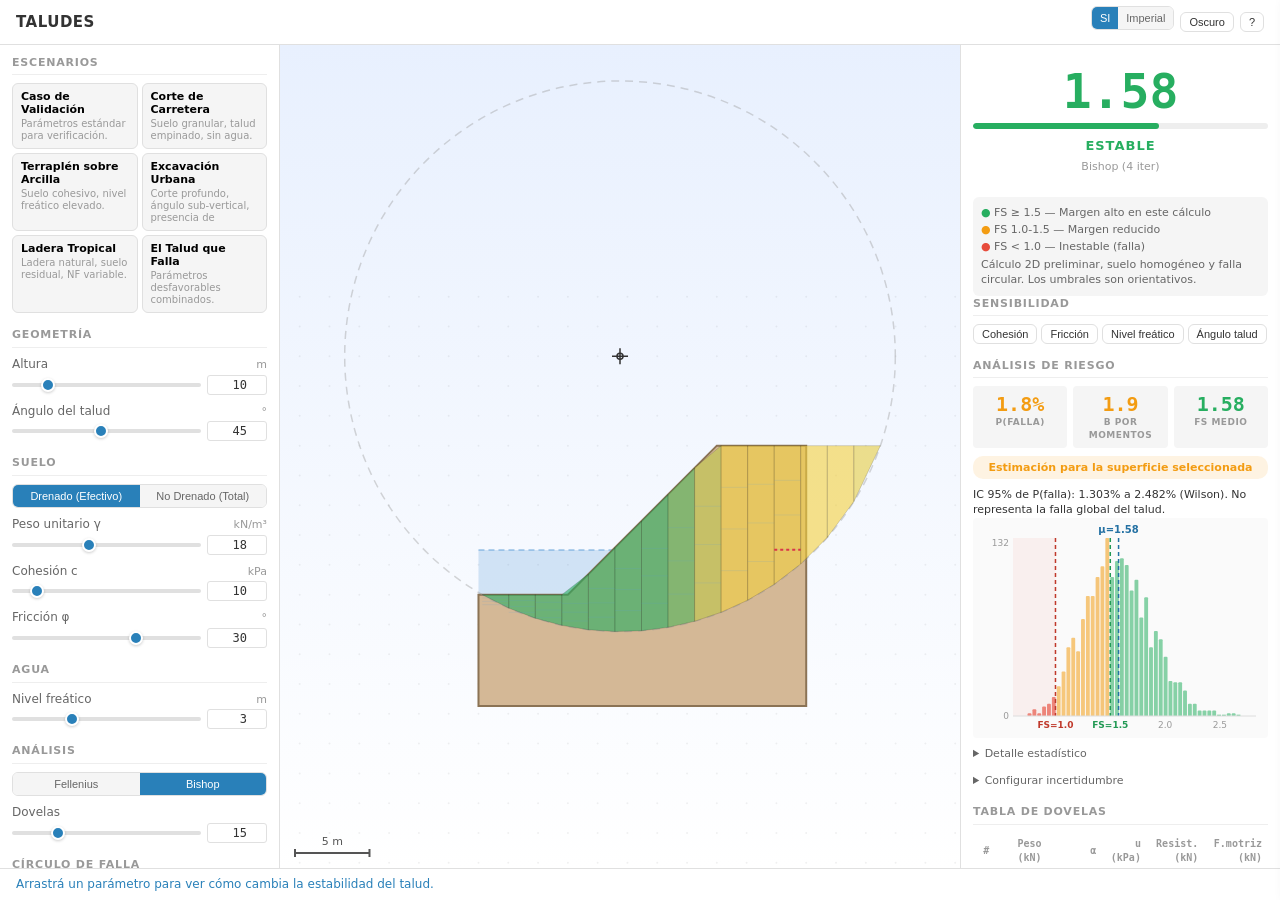
==== index.html @ 03601f6b "Publish slope stability application" ====
<!DOCTYPE html>
<html lang="es">
<head>
  <meta charset="UTF-8">
  <meta name="viewport" content="width=device-width, initial-scale=1.0">
  <title>TALUDES — Análisis de Estabilidad</title>
  <link rel="stylesheet" href="styles.css">
</head>
<body>
  <div class="app-layout">

    <!-- HEADER -->
    <header class="app-header">
      <h1>TALUDES</h1>
      <div class="header-actions">
        <div class="toggle-group">
          <button class="unit-btn active" data-units="si">SI</button>
          <button class="unit-btn" data-units="imperial">Imperial</button>
        </div>
        <button class="btn btn-sm" id="btn-dark-mode">Oscuro</button>
        <button class="btn btn-sm" id="btn-help">?</button>
      </div>
    </header>

    <!-- MAIN -->
    <main class="app-main">

      <!-- LEFT PANEL: Parameters -->
      <div class="panel panel-left" id="panel-params">

        <!-- Scenarios -->
        <div class="panel-section">
          <h3>Escenarios</h3>
          <div id="scenarios-list"></div>
        </div>

        <!-- Geometry -->
        <div class="panel-section">
          <h3>Geometría</h3>

          <div class="param-row" id="param-height">
            <div class="param-label">
              <span>Altura</span>
              <span class="param-unit" data-unit="m">m</span>
            </div>
            <div class="param-controls">
              <input type="range" value="10" step="0.5">
              <input type="number" value="10">
            </div>
          </div>

          <div class="param-row" id="param-slopeAngle">
            <div class="param-label">
              <span>Ángulo del talud</span>
              <span class="param-unit" data-unit="°">°</span>
            </div>
            <div class="param-controls">
              <input type="range" value="45" step="1">
              <input type="number" value="45">
            </div>
          </div>
        </div>

        <!-- Soil -->
        <div class="panel-section">
          <h3>Suelo</h3>

          <div class="toggle-group">
            <button class="drained-btn active" data-mode="drained">Drenado (Efectivo)</button>
            <button class="drained-btn" data-mode="undrained">No Drenado (Total)</button>
          </div>

          <div class="param-row" id="param-gamma">
            <div class="param-label">
              <span>Peso unitario γ</span>
              <span class="param-unit" data-unit="kN/m³">kN/m³</span>
            </div>
            <div class="param-controls">
              <input type="range" value="18" step="0.1">
              <input type="number" value="18">
            </div>
          </div>

          <div class="param-row" id="param-cohesion">
            <div class="param-label">
              <span id="label-cohesion">Cohesión c</span>
              <span class="param-unit" data-unit="kPa">kPa</span>
            </div>
            <div class="param-controls">
              <input type="range" value="10" step="0.5">
              <input type="number" value="10">
            </div>
          </div>

          <div class="param-row" id="param-friction">
            <div class="param-label">
              <span>Fricción φ</span>
              <span class="param-unit" data-unit="°">°</span>
            </div>
            <div class="param-controls">
              <input type="range" value="30" step="0.5">
              <input type="number" value="30">
            </div>
          </div>
        </div>

        <!-- Water -->
        <div class="panel-section">
          <h3>Agua</h3>

          <div class="param-row" id="param-waterTable">
            <div class="param-label">
              <span>Nivel freático</span>
              <span class="param-unit" data-unit="m">m</span>
            </div>
            <div class="param-controls">
              <input type="range" value="3" step="0.1">
              <input type="number" value="3">
            </div>
          </div>
        </div>

        <!-- Analysis -->
        <div class="panel-section">
          <h3>Análisis</h3>

          <div class="toggle-group">
            <button class="method-btn" data-method="fellenius">Fellenius</button>
            <button class="method-btn active" data-method="bishop">Bishop</button>
          </div>

          <div class="param-row" id="param-numSlices">
            <div class="param-label">
              <span>Dovelas</span>
              <span class="param-unit"></span>
            </div>
            <div class="param-controls">
              <input type="range" value="15" step="1">
              <input type="number" value="15">
            </div>
          </div>
        </div>

        <!-- Circle -->
        <div class="panel-section">
          <h3>Círculo de Falla</h3>

          <div class="param-row" id="param-circleX">
            <div class="param-label">
              <span>Centro X</span>
              <span class="param-unit" data-unit="m">m</span>
            </div>
            <div class="param-controls">
              <input type="range" value="0" step="0.1">
              <input type="number" value="0">
            </div>
          </div>

          <div class="param-row" id="param-circleY">
            <div class="param-label">
              <span>Centro Y</span>
              <span class="param-unit" data-unit="m">m</span>
            </div>
            <div class="param-controls">
              <input type="range" value="15" step="0.1">
              <input type="number" value="15">
            </div>
          </div>

          <div class="param-row" id="param-circleR">
            <div class="param-label">
              <span>Radio R</span>
              <span class="param-unit" data-unit="m">m</span>
            </div>
            <div class="param-controls">
              <input type="range" value="18" step="0.1">
              <input type="number" value="18">
            </div>
          </div>

          <button class="btn btn-primary" id="btn-search-critical" style="width:100%;margin-top:6px;">
            Buscar Círculo Crítico
          </button>
          <div id="search-progress"></div>
        </div>

      </div>

      <!-- CENTER: Canvas -->
      <div class="canvas-wrapper">
        <div id="canvas-container">
          <canvas id="main-canvas"></canvas>
        </div>
        <div id="scenario-context"></div>
      </div>

      <!-- RIGHT PANEL: Results -->
      <div class="panel panel-right" id="panel-results">

        <!-- FS Display -->
        <div class="fs-display">
          <div id="fs-value">—</div>
          <div class="fs-bar"><div id="fs-bar-fill"></div></div>
          <div id="fs-status" class="fs-status"></div>
          <div id="fs-method"></div>
        </div>

        <div id="calc-warning"></div>
        <div id="analytical-note"></div>

        <div class="fs-references">
          <div><span style="color:var(--green)">●</span> FS ≥ 1.5 — Margen alto en este cálculo</div>
          <div><span style="color:var(--yellow)">●</span> FS 1.0-1.5 — Margen reducido</div>
          <div><span style="color:var(--red)">●</span> FS &lt; 1.0 — Inestable (falla)</div>
          <div>Cálculo 2D preliminar, suelo homogéneo y falla circular. Los umbrales son orientativos.</div>
        </div>

        <!-- Comparison -->
        <div id="comparison-panel"></div>

        <!-- Sensitivity -->
        <div class="panel-section">
          <h3>Sensibilidad</h3>
          <div class="sensitivity-buttons">
            <button class="btn btn-sm btn-sensitivity" data-param="cohesion">Cohesión</button>
            <button class="btn btn-sm btn-sensitivity" data-param="friction">Fricción</button>
            <button class="btn btn-sm btn-sensitivity" data-param="waterTable">Nivel freático</button>
            <button class="btn btn-sm btn-sensitivity" data-param="slopeAngle">Ángulo talud</button>
          </div>
          <div id="sensitivity-panel"></div>
        </div>

        <!-- Risk Analysis (auto Monte Carlo) -->
        <div class="panel-section">
          <h3>Análisis de Riesgo</h3>
          <div id="mc-results"></div>
          <details class="mc-config-section" id="mc-config-details">
            <summary>Configurar incertidumbre</summary>
            <div id="mc-config"></div>
          </details>
        </div>

        <!-- Slices Table -->
        <div class="panel-section">
          <h3>Tabla de Dovelas</h3>
          <div class="table-container">
            <table class="slices-table">
              <thead>
                <tr>
                  <th>#</th>
                  <th>Peso<br>(kN)</th>
                  <th>α</th>
                  <th>u<br>(kPa)</th>
                  <th>Resist.<br>(kN)</th>
                  <th>F.motriz<br>(kN)</th>
                </tr>
              </thead>
              <tbody id="slices-table-body"></tbody>
            </table>
          </div>
        </div>

        <!-- Actions -->
        <div class="panel-section">
          <h3>Acciones</h3>
          <div class="actions-group">
            <button class="btn btn-sm" id="btn-compare">Comparar Métodos</button>
            <button class="btn btn-sm" id="btn-export-img">Exportar PNG</button>
            <button class="btn btn-sm" id="btn-export-pdf">Exportar PDF</button>
            <button class="btn btn-sm" id="btn-share">Compartir URL</button>
            <button class="btn btn-sm" id="btn-reset">Reiniciar</button>
          </div>
        </div>

        <!-- Saved -->
        <div class="panel-section">
          <h3>Mis Análisis</h3>
          <button class="btn btn-sm" id="btn-save-analysis" style="margin-bottom:6px;">Guardar Actual</button>
          <div id="saved-analyses"></div>
        </div>
      </div>

    </main>

    <!-- FOOTER -->
    <footer class="app-footer">
      <span id="onboarding-bar"></span>
    </footer>

    <!-- GUIDE PANEL (slide-in) -->
    <div id="guide-panel"></div>

  </div>

  <!-- Scripts (dependency order) -->
  <script src="src/constants.js"></script>
  <script src="src/core/geometry.js"></script>
  <script src="src/core/calculations.js"></script>
  <script src="src/state.js"></script>
  <script src="src/canvas/renderer.js"></script>
  <script src="src/canvas/interactions.js"></script>
  <script src="src/ui/controls.js"></script>
  <script src="src/ui/results.js"></script>
  <script src="src/ui/tooltip.js"></script>
  <script src="src/ui/scenarios.js"></script>
  <script src="src/ui/sensitivity.js"></script>
  <script src="src/analysis/montecarlo.js"></script>
  <script src="src/utils/storage.js"></script>
  <script src="src/app.js"></script>
</body>
</html>
---- styles.css ----
/* =============================================
   TALUDES — Styles
   ============================================= */

/* --- CSS Variables --- */
:root {
  --bg: #f5f5f5;
  --bg-panel: #ffffff;
  --bg-hover: #f0f0f0;
  --text: #333333;
  --text-secondary: #666666;
  --text-muted: #999999;
  --border: #e0e0e0;
  --border-light: #eee;
  --accent: #2980B9;
  --accent-hover: #2471a3;
  --green: #27AE60;
  --yellow: #F39C12;
  --red: #E74C3C;
  --shadow: 0 1px 3px rgba(0,0,0,0.08);
  --radius: 6px;
  --font: system-ui, -apple-system, 'Segoe UI', Roboto, sans-serif;
  --font-mono: 'SF Mono', 'Cascadia Code', 'Consolas', monospace;
}

[data-theme="dark"] {
  --bg: #121212;
  --bg-panel: #1e1e1e;
  --bg-hover: #2a2a2a;
  --text: #e0e0e0;
  --text-secondary: #aaaaaa;
  --text-muted: #777777;
  --border: #333333;
  --border-light: #2a2a2a;
  --shadow: 0 1px 3px rgba(0,0,0,0.3);
  color-scheme: dark;
}

/* --- Reset --- */
*, *::before, *::after { box-sizing: border-box; margin: 0; padding: 0; }

body {
  font-family: var(--font);
  background: var(--bg);
  color: var(--text);
  font-size: 13px;
  line-height: 1.4;
  overflow-x: hidden;
  height: 100vh;
}

/* --- Main Layout --- */
.app-layout {
  display: grid;
  grid-template-rows: auto 1fr auto;
  height: 100vh;
}

.app-header {
  display: flex;
  align-items: center;
  justify-content: space-between;
  padding: 6px 16px;
  background: var(--bg-panel);
  border-bottom: 1px solid var(--border);
  z-index: 10;
}

.app-header h1 {
  font-size: 15px;
  font-weight: 700;
  letter-spacing: 0.5px;
}

.header-actions {
  display: flex;
  gap: 6px;
  align-items: center;
}

.app-main {
  display: grid;
  grid-template-columns: 280px 1fr 320px;
  gap: 0;
  overflow: hidden;
}

.app-footer {
  padding: 6px 16px;
  background: var(--bg-panel);
  border-top: 1px solid var(--border);
  font-size: 12px;
  color: var(--text-muted);
  min-height: 32px;
  display: flex;
  align-items: center;
}

/* --- Panels --- */
.panel {
  background: var(--bg-panel);
  overflow-y: auto;
  padding: 10px 12px;
  border-right: 1px solid var(--border);
}

.panel:last-child { border-right: none; border-left: 1px solid var(--border); }

.panel-section {
  margin-bottom: 14px;
}

.panel-section h3 {
  font-size: 11px;
  text-transform: uppercase;
  letter-spacing: 0.8px;
  color: var(--text-muted);
  margin-bottom: 8px;
  padding-bottom: 4px;
  border-bottom: 1px solid var(--border-light);
}

/* --- Canvas --- */
.canvas-wrapper {
  position: relative;
  overflow: hidden;
  background: var(--bg);
}

#canvas-container {
  width: 100%;
  height: 100%;
}

#main-canvas {
  display: block;
  cursor: crosshair;
}

/* --- Scenario Context Overlay --- */
#scenario-context {
  position: absolute;
  top: 10px;
  left: 50%;
  transform: translateX(-50%);
  z-index: 5;
  max-width: 400px;
  display: none;
  opacity: 0;
  transition: opacity 0.3s;
}
#scenario-context.show { opacity: 1; }

.context-content {
  background: var(--bg-panel);
  border: 1px solid var(--border);
  border-radius: var(--radius);
  padding: 12px 16px;
  box-shadow: var(--shadow);
  position: relative;
  font-size: 12px;
}

.context-content strong { display: block; margin-bottom: 4px; font-size: 13px; }
.context-content p { margin: 4px 0; }
.context-question { color: var(--accent); }
.context-close {
  position: absolute;
  top: 6px;
  right: 8px;
  background: none;
  border: none;
  font-size: 18px;
  cursor: pointer;
  color: var(--text-muted);
  line-height: 1;
}

/* --- Parameter Inputs --- */
.param-row {
  margin-bottom: 8px;
}

.param-label {
  display: flex;
  justify-content: space-between;
  align-items: baseline;
  margin-bottom: 2px;
  font-size: 12px;
}

.param-label span:first-child { color: var(--text-secondary); }
.param-unit { color: var(--text-muted); font-size: 11px; }

.param-controls {
  display: flex;
  gap: 6px;
  align-items: center;
}

.param-controls input[type="range"] {
  flex: 1;
  height: 4px;
  -webkit-appearance: none;
  appearance: none;
  background: var(--border);
  border-radius: 2px;
  outline: none;
}

.param-controls input[type="range"]::-webkit-slider-thumb {
  -webkit-appearance: none;
  width: 14px;
  height: 14px;
  border-radius: 50%;
  background: var(--accent);
  cursor: pointer;
  border: 2px solid white;
  box-shadow: 0 1px 3px rgba(0,0,0,0.2);
}

.param-controls input[type="number"] {
  width: 60px;
  padding: 2px 4px;
  border: 1px solid var(--border);
  border-radius: 3px;
  font-size: 12px;
  font-family: var(--font-mono);
  text-align: right;
  background: var(--bg-panel);
  color: var(--text);
}

.param-controls input[type="number"]:focus {
  outline: none;
  border-color: var(--accent);
}

.param-row.disabled { opacity: 0.4; pointer-events: none; }

/* --- Toggle Buttons --- */
.toggle-group {
  display: flex;
  border: 1px solid var(--border);
  border-radius: var(--radius);
  overflow: hidden;
  margin-bottom: 8px;
}

.toggle-group button {
  flex: 1;
  padding: 5px 8px;
  border: none;
  background: var(--bg);
  color: var(--text-secondary);
  font-size: 11px;
  cursor: pointer;
  transition: all 0.2s;
}

.toggle-group button.active {
  background: var(--accent);
  color: white;
}

.toggle-group button:hover:not(.active) {
  background: var(--bg-hover);
}

/* --- Buttons --- */
.btn {
  padding: 6px 12px;
  border: 1px solid var(--border);
  border-radius: var(--radius);
  background: var(--bg-panel);
  color: var(--text);
  font-size: 12px;
  cursor: pointer;
  transition: all 0.15s;
}

.btn:hover { background: var(--bg-hover); }
.btn:active { transform: scale(0.97); }
.btn:disabled { opacity: 0.5; cursor: not-allowed; }

.btn-primary {
  background: var(--accent);
  color: white;
  border-color: var(--accent);
}
.btn-primary:hover { background: var(--accent-hover); }

.btn-sm { padding: 3px 8px; font-size: 11px; }

.btn.active {
  background: var(--accent);
  color: white;
  border-color: var(--accent);
}

/* --- FS Display --- */
.fs-display {
  text-align: center;
  padding: 12px 0;
  margin-bottom: 10px;
}

#fs-value {
  font-size: 48px;
  font-weight: 700;
  font-family: var(--font-mono);
  line-height: 1;
  transition: color 0.3s;
}

.fs-bar {
  height: 6px;
  background: var(--border-light);
  border-radius: 3px;
  margin: 8px 0;
  overflow: hidden;
}

#fs-bar-fill {
  height: 100%;
  border-radius: 3px;
  transition: width 0.3s, background-color 0.3s;
}

.fs-status {
  font-size: 13px;
  font-weight: 600;
  letter-spacing: 1px;
}
.fs-status.stable { color: var(--green); }
.fs-status.caution { color: var(--yellow); }
.fs-status.danger { color: var(--red); }

#fs-method {
  font-size: 11px;
  color: var(--text-muted);
  margin-top: 4px;
}

.fs-references {
  margin-top: 8px;
  padding: 6px 8px;
  background: var(--bg);
  border-radius: var(--radius);
  font-size: 11px;
  color: var(--text-secondary);
}
.fs-references div { margin: 2px 0; }

/* --- Warnings --- */
#calc-warning {
  display: none;
  padding: 6px 10px;
  background: #FFF3CD;
  border: 1px solid #FFEEBA;
  border-radius: var(--radius);
  color: #856404;
  font-size: 11px;
  margin-bottom: 8px;
}
[data-theme="dark"] #calc-warning { background: #3d3000; border-color: #5a4800; color: #FFD43B; }

#analytical-note {
  display: none;
  padding: 6px 10px;
  background: #D4EDDA;
  border: 1px solid #C3E6CB;
  border-radius: var(--radius);
  color: #155724;
  font-size: 11px;
  margin-bottom: 8px;
}
[data-theme="dark"] #analytical-note { background: #1a3a2a; border-color: #2a5a3a; color: #7dcea0; }

/* Dark mode: ensure all text elements use theme colors */
[data-theme="dark"] .panel,
[data-theme="dark"] .panel label,
[data-theme="dark"] .panel span,
[data-theme="dark"] .panel p,
[data-theme="dark"] .panel h3,
[data-theme="dark"] .panel button:not(.active):not(.btn-primary),
[data-theme="dark"] .scenario-name,
[data-theme="dark"] .scenario-sub,
[data-theme="dark"] .guide-item summary,
[data-theme="dark"] .context-content,
[data-theme="dark"] .context-content strong,
[data-theme="dark"] .comp-explanation {
  color: var(--text);
}
[data-theme="dark"] .param-label span:first-child,
[data-theme="dark"] .guide-item p,
[data-theme="dark"] .guide-item ul,
[data-theme="dark"] .scenario-sub {
  color: var(--text-secondary);
}
[data-theme="dark"] .param-unit,
[data-theme="dark"] .panel-section h3 {
  color: var(--text-muted);
}
[data-theme="dark"] .slices-table td {
  color: var(--text);
}
[data-theme="dark"] .fs-references {
  background: var(--bg);
  color: var(--text-secondary);
}

/* --- Search Progress --- */
#search-progress {
  display: none;
  padding: 6px 10px;
  background: var(--bg);
  border-radius: var(--radius);
  font-size: 11px;
  color: var(--text-secondary);
  margin-bottom: 8px;
  font-family: var(--font-mono);
}

/* --- Slices Table --- */
.table-container {
  max-height: 250px;
  overflow-y: auto;
  margin-bottom: 10px;
}

.slices-table {
  width: 100%;
  border-collapse: collapse;
  font-size: 11px;
  font-family: var(--font-mono);
}

.slices-table th {
  position: sticky;
  top: 0;
  background: var(--bg-panel);
  padding: 4px 6px;
  text-align: right;
  font-weight: 600;
  border-bottom: 2px solid var(--border);
  font-size: 10px;
  color: var(--text-muted);
}

.slices-table th:first-child { text-align: center; }

.slices-table td {
  padding: 3px 6px;
  text-align: right;
  border-bottom: 1px solid var(--border-light);
}

.slices-table td:first-child { text-align: center; }

.slices-table tr.slice-good { background: rgba(91,155,213,0.08); }
.slices-table tr.slice-bad { background: rgba(231,76,60,0.08); }
.slices-table tr.highlighted {
  background: rgba(41,128,185,0.15) !important;
  outline: 1px solid var(--accent);
}

.slices-table tr:hover { background: var(--bg-hover); cursor: pointer; }

/* --- Comparison Panel --- */
#comparison-panel {
  display: none;
  padding: 10px;
  background: var(--bg);
  border-radius: var(--radius);
  margin-bottom: 10px;
}

.comparison-header {
  display: flex;
  align-items: center;
  justify-content: center;
  gap: 15px;
  margin-bottom: 8px;
}

.comp-method { text-align: center; }
.comp-label { font-size: 10px; font-weight: 600; color: var(--text-muted); letter-spacing: 1px; }
.comp-fs { font-size: 28px; font-weight: 700; font-family: var(--font-mono); }
.comp-vs { color: var(--text-muted); font-size: 12px; }
.comp-diff { text-align: center; font-size: 12px; font-weight: 600; margin-bottom: 6px; }
.comp-explanation { font-size: 11px; color: var(--text-secondary); line-height: 1.4; }

/* --- Scenarios --- */
#scenarios-list {
  display: grid;
  grid-template-columns: 1fr 1fr;
  gap: 4px;
}

.scenario-card {
  display: flex;
  flex-direction: column;
  padding: 6px 8px;
  border: 1px solid var(--border);
  border-radius: var(--radius);
  background: var(--bg);
  cursor: pointer;
  text-align: left;
  transition: all 0.15s;
  font-family: var(--font);
}

.scenario-card:hover { background: var(--bg-hover); border-color: var(--accent); }
.scenario-card.selected { border-color: var(--accent); background: rgba(41,128,185,0.1); }

.scenario-name { font-size: 11px; font-weight: 600; }
.scenario-sub { font-size: 10px; color: var(--text-muted); margin-top: 2px; line-height: 1.2; }

/* --- Sensitivity --- */
#sensitivity-panel {
  display: none;
  padding: 10px;
  background: var(--bg-panel);
  border: 1px solid var(--border);
  border-radius: var(--radius);
  margin-bottom: 10px;
}

.sensitivity-header {
  display: flex;
  justify-content: space-between;
  align-items: center;
  margin-bottom: 8px;
  font-size: 12px;
}

.btn-close-sensitivity {
  border: none;
  background: none;
  color: var(--text-muted);
  cursor: pointer;
  font-size: 11px;
}
.btn-close-sensitivity:hover { color: var(--text); }

.sensitivity-insight {
  font-size: 12px;
  color: var(--accent);
  margin-top: 6px;
  font-style: italic;
}

.sensitivity-buttons {
  display: flex;
  flex-wrap: wrap;
  gap: 4px;
  margin-bottom: 8px;
}

/* --- Tooltip --- */
.slice-tooltip {
  position: fixed;
  display: none;
  background: var(--bg-panel);
  border: 1px solid var(--border);
  border-radius: var(--radius);
  padding: 10px 12px;
  box-shadow: 0 4px 12px rgba(0,0,0,0.15);
  font-size: 12px;
  line-height: 1.5;
  max-width: 280px;
  z-index: 100;
  pointer-events: none;
}

.contrib-good { color: var(--accent); font-weight: 600; }
.contrib-neutral { color: var(--yellow); font-weight: 600; }
.contrib-bad { color: var(--red); font-weight: 600; }
.warning-text { color: var(--yellow); font-size: 11px; }

/* --- Guide Panel --- */
#guide-panel {
  position: fixed;
  right: -350px;
  top: 0;
  width: 340px;
  height: 100vh;
  background: var(--bg-panel);
  border-left: 1px solid var(--border);
  box-shadow: -4px 0 12px rgba(0,0,0,0.1);
  padding: 16px;
  overflow-y: auto;
  transition: right 0.3s;
  z-index: 50;
}

#guide-panel.show { right: 0; }

.guide-header {
  display: flex;
  justify-content: space-between;
  align-items: center;
  font-weight: 700;
  font-size: 15px;
  margin-bottom: 12px;
  padding-bottom: 8px;
  border-bottom: 1px solid var(--border);
}
.guide-close {
  background: none;
  border: none;
  font-size: 22px;
  cursor: pointer;
  color: var(--text-secondary);
  padding: 0 4px;
  line-height: 1;
}
.guide-close:hover { color: var(--red); }

.guide-item { margin-bottom: 10px; }
.guide-item summary {
  font-weight: 600;
  font-size: 13px;
  cursor: pointer;
  padding: 6px 0;
}
.guide-item p, .guide-item ul {
  font-size: 12px;
  color: var(--text-secondary);
  line-height: 1.5;
  padding: 4px 0 4px 8px;
}
.guide-item kbd {
  background: var(--bg);
  border: 1px solid var(--border);
  border-radius: 3px;
  padding: 1px 5px;
  font-size: 11px;
  font-family: var(--font-mono);
}

/* --- Monte Carlo / Risk Analysis --- */
.mc-loading {
  font-size: 11px;
  color: var(--text-muted);
  padding: 8px 0;
  text-align: center;
}

.mc-top-stats {
  display: flex;
  justify-content: space-between;
  gap: 6px;
  margin-bottom: 8px;
}

.mc-top-stat {
  flex: 1;
  text-align: center;
  padding: 6px 4px;
  background: var(--bg);
  border-radius: 4px;
}

.mc-big-number {
  display: block;
  font-size: 20px;
  font-weight: 700;
  font-family: var(--font-mono);
  line-height: 1.2;
}

.mc-big-label {
  display: block;
  font-size: 9px;
  color: var(--text-muted);
  text-transform: uppercase;
  font-weight: 600;
  letter-spacing: 0.5px;
}

.mc-risk-badge {
  text-align: center;
  font-size: 11px;
  font-weight: 600;
  padding: 4px 10px;
  border-radius: 10px;
  margin-bottom: 8px;
}

#mc-canvas {
  width: 100%;
  height: 220px;
  display: block;
  border-radius: 4px;
  margin-bottom: 6px;
}

.mc-details {
  font-size: 11px;
  margin-top: 4px;
}

.mc-details summary {
  cursor: pointer;
  color: var(--text-secondary);
  font-size: 11px;
  padding: 2px 0;
}

.mc-stats-detail {
  padding: 4px 0;
}

.mc-detail-row {
  display: flex;
  justify-content: space-between;
  padding: 2px 0;
  border-bottom: 1px solid var(--border-light);
  color: var(--text-secondary);
}

.mc-detail-row span:last-child {
  font-family: var(--font-mono);
  color: var(--text);
}

/* Config section */
.mc-config-section {
  margin-top: 8px;
  font-size: 11px;
}

.mc-config-section summary {
  cursor: pointer;
  color: var(--text-secondary);
  font-size: 11px;
  padding: 2px 0;
}

.mc-config-grid {
  padding: 6px 0;
}

.mc-config-header {
  display: grid;
  grid-template-columns: 1fr 1fr 60px;
  gap: 4px;
  font-size: 9px;
  color: var(--text-muted);
  font-weight: 600;
  text-transform: uppercase;
  padding-bottom: 3px;
  border-bottom: 1px solid var(--border-light);
}

.mc-config-row {
  display: grid;
  grid-template-columns: 1fr 1fr 60px;
  gap: 4px;
  align-items: center;
  padding: 2px 0;
  font-size: 11px;
  color: var(--text);
}

.mc-param-val {
  color: var(--text-secondary);
  font-family: var(--font-mono);
  font-size: 10px;
}

.mc-sigma-input {
  width: 55px;
  padding: 2px 4px;
  font-size: 10px;
  font-family: var(--font-mono);
  border: 1px solid var(--border);
  border-radius: 3px;
  background: var(--bg);
  color: var(--text);
  text-align: center;
}

.mc-samples-config {
  margin-top: 4px;
  padding-top: 4px;
  border-top: 1px solid var(--border-light);
}

.mc-apply-btn {
  width: 100%;
  margin-top: 6px;
}

/* --- Saved Analyses --- */
.saved-item {
  display: flex;
  justify-content: space-between;
  align-items: center;
  padding: 4px 0;
  border-bottom: 1px solid var(--border-light);
}
.saved-load {
  background: none;
  border: none;
  color: var(--accent);
  cursor: pointer;
  font-size: 12px;
  text-align: left;
  flex: 1;
  padding: 2px 0;
}
.saved-load:hover { text-decoration: underline; }
.saved-delete {
  background: none;
  border: none;
  color: var(--text-muted);
  cursor: pointer;
  font-size: 16px;
  padding: 0 4px;
}
.saved-delete:hover { color: var(--red); }
.saved-empty { color: var(--text-muted); font-size: 11px; font-style: italic; }

/* --- Onboarding Bar --- */
#onboarding-bar {
  display: none;
  text-align: center;
  color: var(--accent);
  font-size: 12px;
}

/* --- Actions --- */
.actions-group {
  display: flex;
  flex-wrap: wrap;
  gap: 4px;
  margin-bottom: 8px;
}

/* --- Canvas sizing --- */
.canvas-wrapper { min-height: 400px; }

/* --- Responsive --- */
@media (max-width: 1200px) {
  .app-main {
    grid-template-columns: 1fr 1fr;
    grid-template-rows: minmax(300px, 1fr) auto;
  }
  .canvas-wrapper {
    grid-column: 1 / -1;
    min-height: 300px;
  }
  .panel { border-right: none; border-bottom: 1px solid var(--border); }
  .panel:last-child { border-left: none; border-bottom: none; }
}

@media (max-width: 768px) {
  .app-main {
    grid-template-columns: 1fr;
    grid-template-rows: minmax(250px, 40vh) auto auto;
  }
  .canvas-wrapper { min-height: 250px; }
  #scenarios-list { grid-template-columns: 1fr; }
  #fs-value { font-size: 36px; }
}

/* --- Print --- */
@media print {
  .app-header, .app-footer, .panel:first-child { display: none; }
  .app-main { grid-template-columns: 1fr; }
}
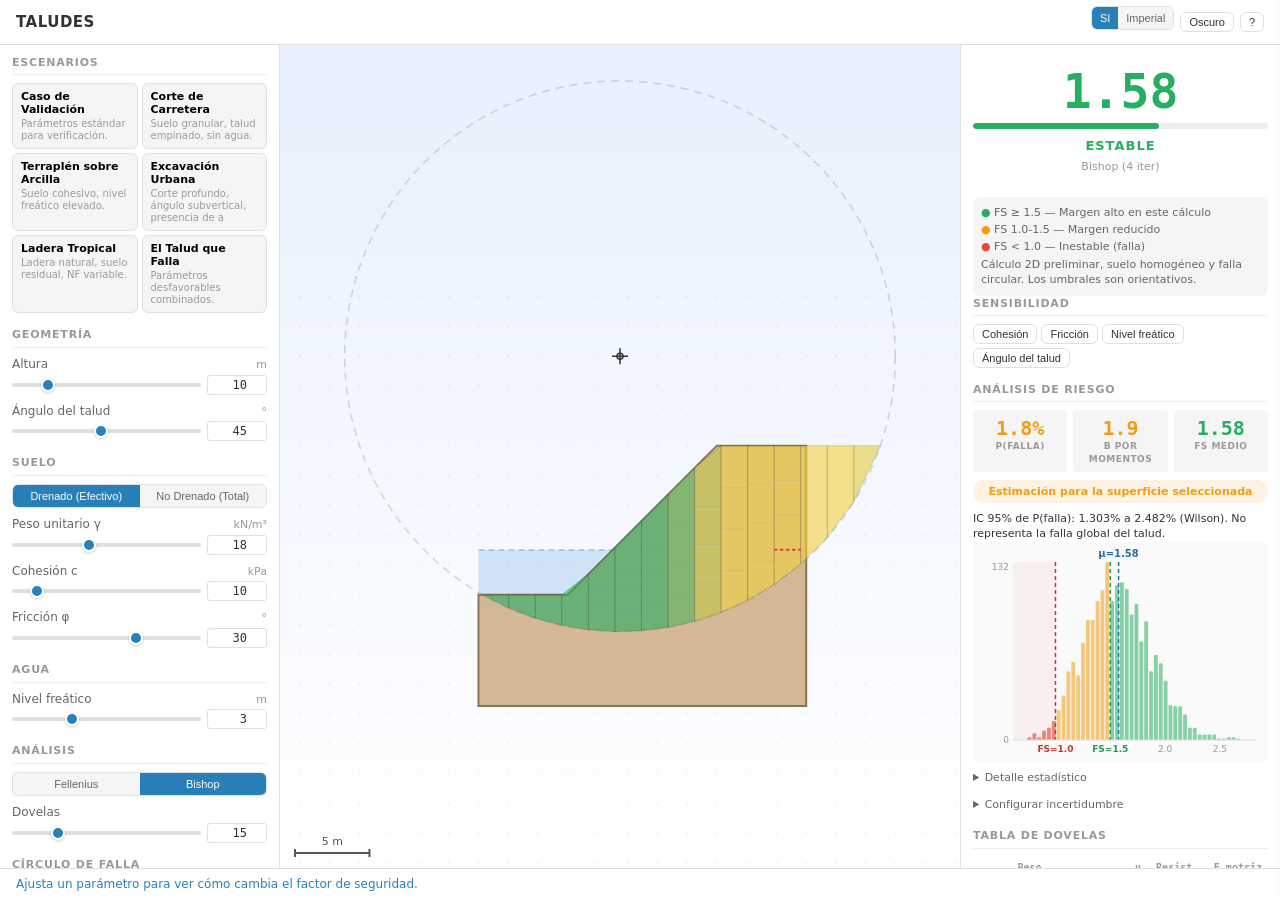
==== commit c1d42012: "Use neutral Spanish throughout interface" ====
--- a/index.html
+++ b/index.html
@@ -225,7 +225,7 @@
             <button class="btn btn-sm btn-sensitivity" data-param="cohesion">Cohesión</button>
             <button class="btn btn-sm btn-sensitivity" data-param="friction">Fricción</button>
             <button class="btn btn-sm btn-sensitivity" data-param="waterTable">Nivel freático</button>
-            <button class="btn btn-sm btn-sensitivity" data-param="slopeAngle">Ángulo talud</button>
+            <button class="btn btn-sm btn-sensitivity" data-param="slopeAngle">Ángulo del talud</button>
           </div>
           <div id="sensitivity-panel"></div>
         </div>
